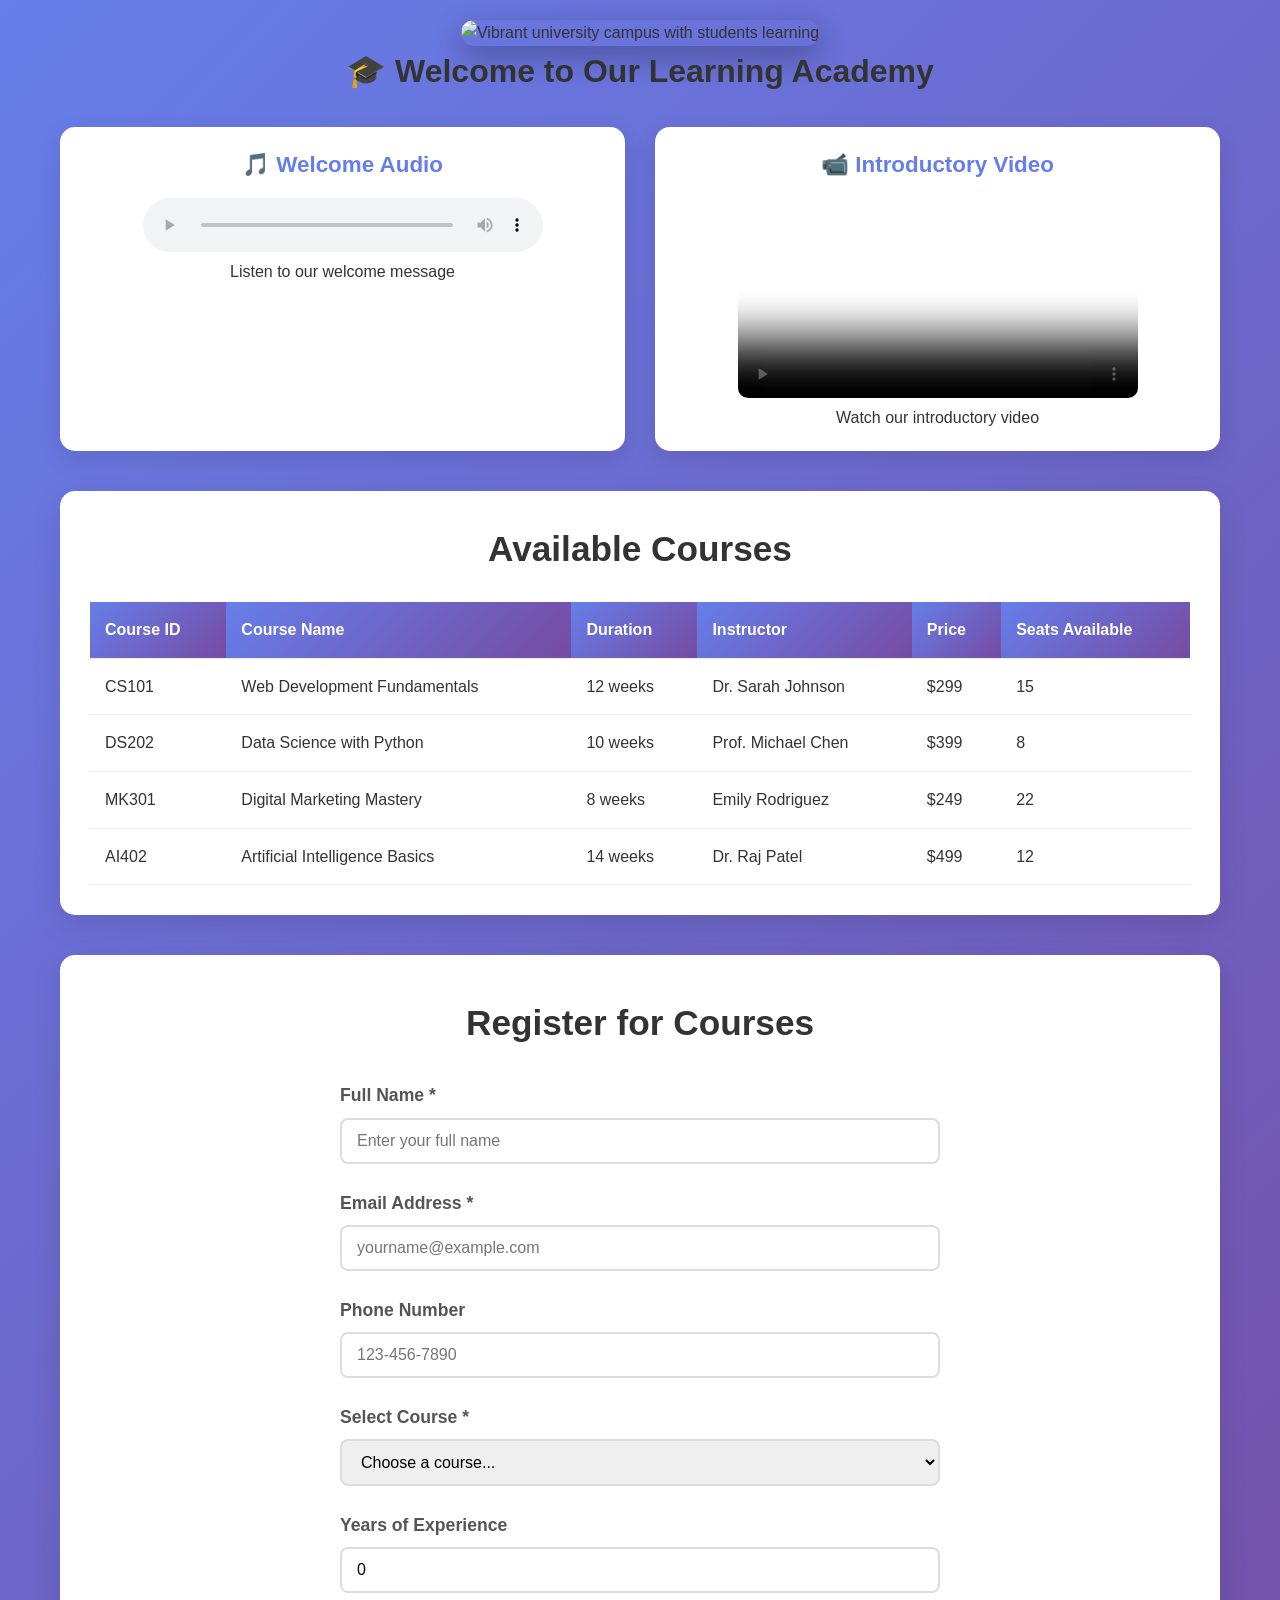
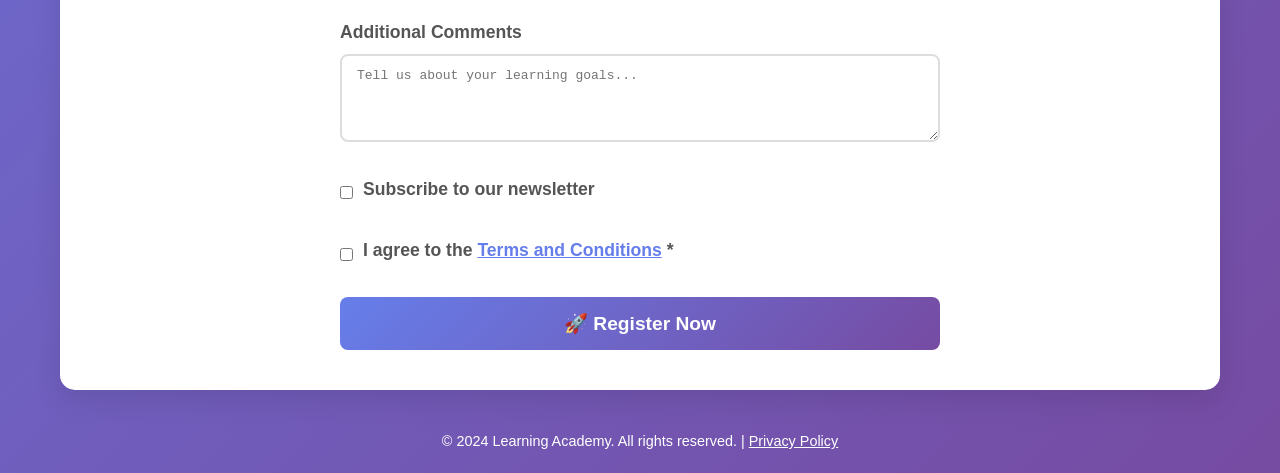
==== index.html @ 0ea9e542 "design registration form" ====
<!DOCTYPE html>
<html lang="en">
<head>
    <meta charset="UTF-8">
    <meta name="viewport" content="width=device-width, initial-scale=1.0">
    <meta name="description" content="Course Registration - Enroll in our exciting programs today!">
    <title>Course Registration Portal</title>
    <style>
        * {
            margin: 0;
            padding: 0;
            box-sizing: border-box;
        }

        body {
            font-family: 'Arial', sans-serif;
            line-height: 1.6;
            color: #333;
            background: linear-gradient(135deg, #667eea 0%, #764ba2 100%);
            min-height: 100vh;
        }

        .container {
            max-width: 1200px;
            margin: 0 auto;
            padding: 20px;
        }

        header {
            text-align: center;
            margin-bottom: 30px;
        }

        .banner img {
            width: 100%;
            height: 300px;
            object-fit: cover;
            border-radius: 15px;
            box-shadow: 0 10px 30px rgba(0,0,0,0.3);
        }

        .multimedia-section {
            display: grid;
            grid-template-columns: 1fr 1fr;
            gap: 30px;
            margin-bottom: 40px;
        }

        .media-item {
            background: white;
            padding: 20px;
            border-radius: 15px;
            box-shadow: 0 8px 25px rgba(0,0,0,0.1);
            text-align: center;
        }

        .media-item h3 {
            color: #667eea;
            margin-bottom: 15px;
            font-size: 1.4em;
        }

        audio, video {
            width: 100%;
            max-width: 400px;
            border-radius: 10px;
        }

        .courses-section {
            background: white;
            padding: 30px;
            border-radius: 15px;
            box-shadow: 0 10px 30px rgba(0,0,0,0.1);
            margin-bottom: 40px;
        }

        .courses-section h2 {
            text-align: center;
            color: #333;
            margin-bottom: 25px;
            font-size: 2.2em;
        }

        table {
            width: 100%;
            border-collapse: collapse;
            margin-top: 20px;
        }

        th, td {
            padding: 15px;
            text-align: left;
            border-bottom: 1px solid #eee;
        }

        th {
            background: linear-gradient(135deg, #667eea, #764ba2);
            color: white;
            font-weight: bold;
        }

        tr:hover {
            background-color: #f8f9ff;
        }

        .registration-section {
            background: white;
            padding: 40px;
            border-radius: 15px;
            box-shadow: 0 10px 30px rgba(0,0,0,0.1);
        }

        .registration-section h2 {
            text-align: center;
            color: #333;
            margin-bottom: 30px;
            font-size: 2.2em;
        }

        form {
            max-width: 600px;
            margin: 0 auto;
        }

        .form-group {
            margin-bottom: 25px;
        }

        label {
            display: block;
            margin-bottom: 8px;
            font-weight: bold;
            color: #555;
            font-size: 1.1em;
        }

        input, select, textarea {
            width: 100%;
            padding: 12px 15px;
            border: 2px solid #ddd;
            border-radius: 8px;
            font-size: 1em;
            transition: border-color 0.3s ease;
        }

        input:focus, select:focus, textarea:focus {
            outline: none;
            border-color: #667eea;
            box-shadow: 0 0 10px rgba(102, 126, 234, 0.3);
        }

        .checkbox-group {
            display: flex;
            align-items: center;
            gap: 10px;
        }

        .checkbox-group input[type="checkbox"] {
            width: auto;
        }

        button {
            width: 100%;
            background: linear-gradient(135deg, #667eea, #764ba2);
            color: white;
            padding: 15px;
            border: none;
            border-radius: 8px;
            font-size: 1.2em;
            font-weight: bold;
            cursor: pointer;
            transition: transform 0.3s ease;
        }

        button:hover {
            transform: translateY(-2px);
        }

        footer {
            text-align: center;
            margin-top: 40px;
            color: white;
            font-size: 0.9em;
        }

        @media (max-width: 768px) {
            .multimedia-section {
                grid-template-columns: 1fr;
            }
            
            .container {
                padding: 10px;
            }
        }
    </style>
</head>
<body>
    <div class="container">
        <!-- Header with Image Banner -->
        <header>
            <div class="banner">
                <img src="https://images.unsplash.com/photo-1523050854058-8df90110c9f1?ixlib=rb-4.0.3&auto=format&fit=crop&w=1200&q=80" 
                     alt="Vibrant university campus with students learning" 
                     loading="lazy">
            </div>
            <h1>🎓 Welcome to Our Learning Academy</h1>
        </header>

        <!-- Multimedia Section -->
        <section class="multimedia-section" aria-labelledby="multimedia-heading">
            <div class="media-item">
                <h3>🎵 Welcome Audio</h3>
                <audio controls preload="metadata">
                    <source src="https://www.soundjay.com/misc/sounds/bell-ringing-05.wav" type="audio/wav">
                    <source src="https://www.soundjay.com/misc/sounds/bell-ringing-05.mp3" type="audio/mpeg">
                    Your browser does not support the audio element.
                </audio>
                <p>Listen to our welcome message</p>
            </div>
            
            <div class="media-item">
                <h3>📹 Introductory Video</h3>
                <video controls preload="metadata" poster="https://images.unsplash.com/photo-1516321310764-9f3c9619d7d7?ixlib=rb-4.0.3&auto=format&fit=crop&w=400&q=80">
                    <source src="https://commondatastorage.googleapis.com/gtv-videos-bucket/sample/BigBuckBunny.mp4" type="video/mp4">
                    <source src="https://commondatastorage.googleapis.com/gtv-videos-bucket/sample/BigBuckBunny.webm" type="video/webm">
                    Your browser does not support the video element.
                </video>
                <p>Watch our introductory video</p>
            </div>
        </section>

        <!-- Courses Table Section -->
        <section class="courses-section" aria-labelledby="courses-heading">
            <h2 id="courses-heading">Available Courses</h2>
            <table>
                <thead>
                    <tr>
                        <th scope="col">Course ID</th>
                        <th scope="col">Course Name</th>
                        <th scope="col">Duration</th>
                        <th scope="col">Instructor</th>
                        <th scope="col">Price</th>
                        <th scope="col">Seats Available</th>
                    </tr>
                </thead>
                <tbody>
                    <tr>
                        <td>CS101</td>
                        <td>Web Development Fundamentals</td>
                        <td>12 weeks</td>
                        <td>Dr. Sarah Johnson</td>
                        <td>$299</td>
                        <td>15</td>
                    </tr>
                    <tr>
                        <td>DS202</td>
                        <td>Data Science with Python</td>
                        <td>10 weeks</td>
                        <td>Prof. Michael Chen</td>
                        <td>$399</td>
                        <td>8</td>
                    </tr>
                    <tr>
                        <td>MK301</td>
                        <td>Digital Marketing Mastery</td>
                        <td>8 weeks</td>
                        <td>Emily Rodriguez</td>
                        <td>$249</td>
                        <td>22</td>
                    </tr>
                    <tr>
                        <td>AI402</td>
                        <td>Artificial Intelligence Basics</td>
                        <td>14 weeks</td>
                        <td>Dr. Raj Patel</td>
                        <td>$499</td>
                        <td>12</td>
                    </tr>
                </tbody>
            </table>
        </section>

        <!-- Registration Form Section -->
        <section class="registration-section" aria-labelledby="registration-heading">
            <h2 id="registration-heading">Register for Courses</h2>
            <form id="registrationForm" novalidate>
                <div class="form-group">
                    <label for="fullName">Full Name *</label>
                    <input type="text" 
                           id="fullName" 
                           name="fullName" 
                           required 
                           maxlength="100"
                           placeholder="Enter your full name">
                </div>

                <div class="form-group">
                    <label for="email">Email Address *</label>
                    <input type="email" 
                           id="email" 
                           name="email" 
                           required 
                           placeholder="yourname@example.com">
                </div>

                <div class="form-group">
                    <label for="phone">Phone Number</label>
                    <input type="tel" 
                           id="phone" 
                           name="phone" 
                           pattern="[0-9]{3}-[0-9]{3}-[0-9]{4}" 
                           placeholder="123-456-7890">
                </div>

                <div class="form-group">
                    <label for="course">Select Course *</label>
                    <select id="course" name="course" required>
                        <option value="">Choose a course...</option>
                        <option value="CS101">CS101 - Web Development Fundamentals</option>
                        <option value="DS202">DS202 - Data Science with Python</option>
                        <option value="MK301">MK301 - Digital Marketing Mastery</option>
                        <option value="AI402">AI402 - Artificial Intelligence Basics</option>
                    </select>
                </div>

                <div class="form-group">
                    <label for="experience">Years of Experience</label>
                    <input type="number" 
                           id="experience" 
                           name="experience" 
                           min="0" 
                           max="50" 
                           value="0">
                </div>

                <div class="form-group">
                    <label for="comments">Additional Comments</label>
                    <textarea id="comments" 
                              name="comments" 
                              rows="4" 
                              maxlength="500" 
                              placeholder="Tell us about your learning goals..."></textarea>
                </div>

                <div class="form-group checkbox-group">
                    <input type="checkbox" 
                           id="newsletter" 
                           name="newsletter" 
                           value="yes">
                    <label for="newsletter">Subscribe to our newsletter</label>
                </div>

                <div class="form-group checkbox-group">
                    <input type="checkbox" 
                           id="terms" 
                           name="terms" 
                           value="yes" 
                           required>
                    <label for="terms">I agree to the <a href="#" style="color: #667eea;">Terms and Conditions</a> *</label>
                </div>

                <button type="submit">🚀 Register Now</button>
            </form>
        </section>

        <footer>
            <p>&copy; 2024 Learning Academy. All rights reserved. | <a href="#" style="color: #fff;">Privacy Policy</a></p>
        </footer>
    </div>

    <script>
        // Simple form validation enhancement
        document.getElementById('registrationForm').addEventListener('submit', function(e) {
            e.preventDefault();
            
            // Basic validation
            const formData = new FormData(this);
            const fullName = document.getElementById('fullName').value.trim();
            const email = document.getElementById('email').value.trim();
            
            if (fullName && email && document.getElementById('terms').checked) {
                alert('🎉 Thank you for registering! We\'ll contact you soon with confirmation details.');
                this.reset();
            } else {
                alert('Please fill in all required fields and accept the terms.');
            }
        });
    </script>
</body>
</html>
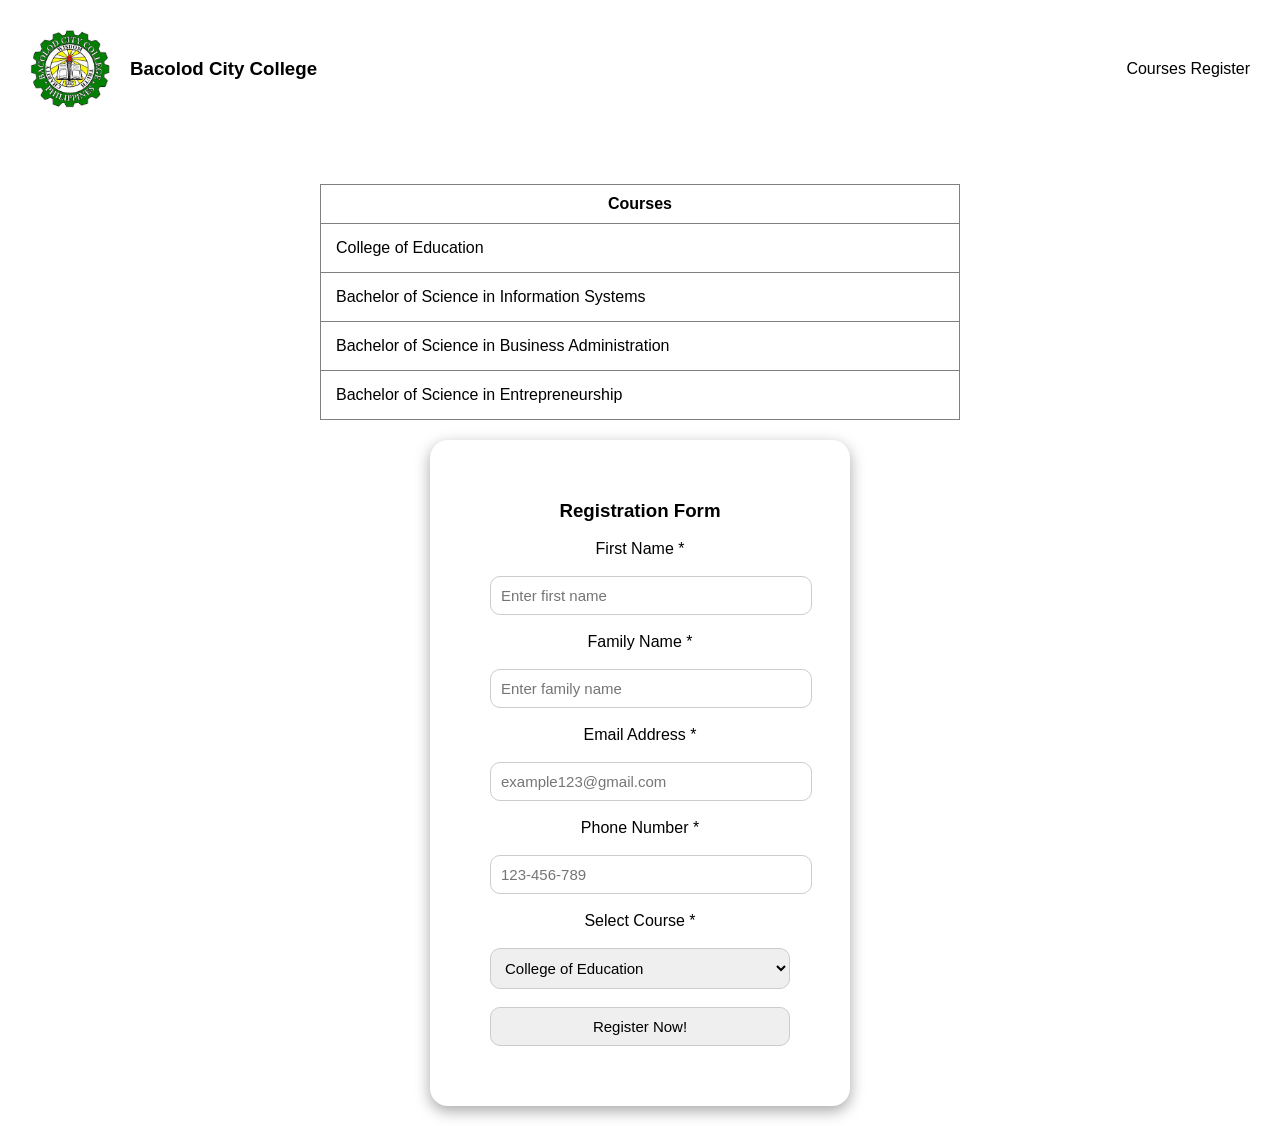
==== commit e9fb266a: "final update" ====
--- a/index.html
+++ b/index.html
@@ -3,388 +3,72 @@
 <head>
     <meta charset="UTF-8">
     <meta name="viewport" content="width=device-width, initial-scale=1.0">
-    <meta name="description" content="Course Registration - Enroll in our exciting programs today!">
-    <title>Course Registration Portal</title>
-    <style>
-        * {
-            margin: 0;
-            padding: 0;
-            box-sizing: border-box;
-        }
-
-        body {
-            font-family: 'Arial', sans-serif;
-            line-height: 1.6;
-            color: #333;
-            background: linear-gradient(135deg, #667eea 0%, #764ba2 100%);
-            min-height: 100vh;
-        }
-
-        .container {
-            max-width: 1200px;
-            margin: 0 auto;
-            padding: 20px;
-        }
-
-        header {
-            text-align: center;
-            margin-bottom: 30px;
-        }
-
-        .banner img {
-            width: 100%;
-            height: 300px;
-            object-fit: cover;
-            border-radius: 15px;
-            box-shadow: 0 10px 30px rgba(0,0,0,0.3);
-        }
-
-        .multimedia-section {
-            display: grid;
-            grid-template-columns: 1fr 1fr;
-            gap: 30px;
-            margin-bottom: 40px;
-        }
-
-        .media-item {
-            background: white;
-            padding: 20px;
-            border-radius: 15px;
-            box-shadow: 0 8px 25px rgba(0,0,0,0.1);
-            text-align: center;
-        }
-
-        .media-item h3 {
-            color: #667eea;
-            margin-bottom: 15px;
-            font-size: 1.4em;
-        }
-
-        audio, video {
-            width: 100%;
-            max-width: 400px;
-            border-radius: 10px;
-        }
-
-        .courses-section {
-            background: white;
-            padding: 30px;
-            border-radius: 15px;
-            box-shadow: 0 10px 30px rgba(0,0,0,0.1);
-            margin-bottom: 40px;
-        }
-
-        .courses-section h2 {
-            text-align: center;
-            color: #333;
-            margin-bottom: 25px;
-            font-size: 2.2em;
-        }
-
-        table {
-            width: 100%;
-            border-collapse: collapse;
-            margin-top: 20px;
-        }
-
-        th, td {
-            padding: 15px;
-            text-align: left;
-            border-bottom: 1px solid #eee;
-        }
-
-        th {
-            background: linear-gradient(135deg, #667eea, #764ba2);
-            color: white;
-            font-weight: bold;
-        }
-
-        tr:hover {
-            background-color: #f8f9ff;
-        }
-
-        .registration-section {
-            background: white;
-            padding: 40px;
-            border-radius: 15px;
-            box-shadow: 0 10px 30px rgba(0,0,0,0.1);
-        }
-
-        .registration-section h2 {
-            text-align: center;
-            color: #333;
-            margin-bottom: 30px;
-            font-size: 2.2em;
-        }
-
-        form {
-            max-width: 600px;
-            margin: 0 auto;
-        }
-
-        .form-group {
-            margin-bottom: 25px;
-        }
-
-        label {
-            display: block;
-            margin-bottom: 8px;
-            font-weight: bold;
-            color: #555;
-            font-size: 1.1em;
-        }
-
-        input, select, textarea {
-            width: 100%;
-            padding: 12px 15px;
-            border: 2px solid #ddd;
-            border-radius: 8px;
-            font-size: 1em;
-            transition: border-color 0.3s ease;
-        }
-
-        input:focus, select:focus, textarea:focus {
-            outline: none;
-            border-color: #667eea;
-            box-shadow: 0 0 10px rgba(102, 126, 234, 0.3);
-        }
-
-        .checkbox-group {
-            display: flex;
-            align-items: center;
-            gap: 10px;
-        }
-
-        .checkbox-group input[type="checkbox"] {
-            width: auto;
-        }
-
-        button {
-            width: 100%;
-            background: linear-gradient(135deg, #667eea, #764ba2);
-            color: white;
-            padding: 15px;
-            border: none;
-            border-radius: 8px;
-            font-size: 1.2em;
-            font-weight: bold;
-            cursor: pointer;
-            transition: transform 0.3s ease;
-        }
-
-        button:hover {
-            transform: translateY(-2px);
-        }
-
-        footer {
-            text-align: center;
-            margin-top: 40px;
-            color: white;
-            font-size: 0.9em;
-        }
-
-        @media (max-width: 768px) {
-            .multimedia-section {
-                grid-template-columns: 1fr;
-            }
-            
-            .container {
-                padding: 10px;
-            }
-        }
-    </style>
+    <title>Registration Web Page</title>
+    <link rel="stylesheet" href="style.css">
 </head>
 <body>
     <div class="container">
-        <!-- Header with Image Banner -->
         <header>
             <div class="banner">
-                <img src="https://images.unsplash.com/photo-1523050854058-8df90110c9f1?ixlib=rb-4.0.3&auto=format&fit=crop&w=1200&q=80" 
-                     alt="Vibrant university campus with students learning" 
-                     loading="lazy">
+                <img src="images/image.png" alt="Bacolod City College Logo">
+                <h3>Bacolod City College</h3>
+                <nav>
+                    <ul>
+                        <li><a href="#courses">Courses</a></li>
+                        <li><a href="#registrationForm">Register</a></li>
+                    </ul>
+                </nav>
+        </header>
             </div>
-            <h1>🎓 Welcome to Our Learning Academy</h1>
-        </header>
-
-        <!-- Multimedia Section -->
-        <section class="multimedia-section" aria-labelledby="multimedia-heading">
-            <div class="media-item">
-                <h3>🎵 Welcome Audio</h3>
-                <audio controls preload="metadata">
-                    <source src="https://www.soundjay.com/misc/sounds/bell-ringing-05.wav" type="audio/wav">
-                    <source src="https://www.soundjay.com/misc/sounds/bell-ringing-05.mp3" type="audio/mpeg">
-                    Your browser does not support the audio element.
-                </audio>
-                <p>Listen to our welcome message</p>
-            </div>
-            
-            <div class="media-item">
-                <h3>📹 Introductory Video</h3>
-                <video controls preload="metadata" poster="https://images.unsplash.com/photo-1516321310764-9f3c9619d7d7?ixlib=rb-4.0.3&auto=format&fit=crop&w=400&q=80">
-                    <source src="https://commondatastorage.googleapis.com/gtv-videos-bucket/sample/BigBuckBunny.mp4" type="video/mp4">
-                    <source src="https://commondatastorage.googleapis.com/gtv-videos-bucket/sample/BigBuckBunny.webm" type="video/webm">
-                    Your browser does not support the video element.
-                </video>
-                <p>Watch our introductory video</p>
-            </div>
-        </section>
-
-        <!-- Courses Table Section -->
-        <section class="courses-section" aria-labelledby="courses-heading">
-            <h2 id="courses-heading">Available Courses</h2>
-            <table>
-                <thead>
-                    <tr>
-                        <th scope="col">Course ID</th>
-                        <th scope="col">Course Name</th>
-                        <th scope="col">Duration</th>
-                        <th scope="col">Instructor</th>
-                        <th scope="col">Price</th>
-                        <th scope="col">Seats Available</th>
-                    </tr>
-                </thead>
-                <tbody>
-                    <tr>
-                        <td>CS101</td>
-                        <td>Web Development Fundamentals</td>
-                        <td>12 weeks</td>
-                        <td>Dr. Sarah Johnson</td>
-                        <td>$299</td>
-                        <td>15</td>
-                    </tr>
-                    <tr>
-                        <td>DS202</td>
-                        <td>Data Science with Python</td>
-                        <td>10 weeks</td>
-                        <td>Prof. Michael Chen</td>
-                        <td>$399</td>
-                        <td>8</td>
-                    </tr>
-                    <tr>
-                        <td>MK301</td>
-                        <td>Digital Marketing Mastery</td>
-                        <td>8 weeks</td>
-                        <td>Emily Rodriguez</td>
-                        <td>$249</td>
-                        <td>22</td>
-                    </tr>
-                    <tr>
-                        <td>AI402</td>
-                        <td>Artificial Intelligence Basics</td>
-                        <td>14 weeks</td>
-                        <td>Dr. Raj Patel</td>
-                        <td>$499</td>
-                        <td>12</td>
-                    </tr>
-                </tbody>
-            </table>
-        </section>
-
-        <!-- Registration Form Section -->
-        <section class="registration-section" aria-labelledby="registration-heading">
-            <h2 id="registration-heading">Register for Courses</h2>
-            <form id="registrationForm" novalidate>
-                <div class="form-group">
-                    <label for="fullName">Full Name *</label>
-                    <input type="text" 
-                           id="fullName" 
-                           name="fullName" 
-                           required 
-                           maxlength="100"
-                           placeholder="Enter your full name">
-                </div>
-
-                <div class="form-group">
-                    <label for="email">Email Address *</label>
-                    <input type="email" 
-                           id="email" 
-                           name="email" 
-                           required 
-                           placeholder="yourname@example.com">
-                </div>
-
-                <div class="form-group">
-                    <label for="phone">Phone Number</label>
-                    <input type="tel" 
-                           id="phone" 
-                           name="phone" 
-                           pattern="[0-9]{3}-[0-9]{3}-[0-9]{4}" 
-                           placeholder="123-456-7890">
-                </div>
-
-                <div class="form-group">
-                    <label for="course">Select Course *</label>
-                    <select id="course" name="course" required>
-                        <option value="">Choose a course...</option>
-                        <option value="CS101">CS101 - Web Development Fundamentals</option>
-                        <option value="DS202">DS202 - Data Science with Python</option>
-                        <option value="MK301">MK301 - Digital Marketing Mastery</option>
-                        <option value="AI402">AI402 - Artificial Intelligence Basics</option>
-                    </select>
-                </div>
-
-                <div class="form-group">
-                    <label for="experience">Years of Experience</label>
-                    <input type="number" 
-                           id="experience" 
-                           name="experience" 
-                           min="0" 
-                           max="50" 
-                           value="0">
-                </div>
-
-                <div class="form-group">
-                    <label for="comments">Additional Comments</label>
-                    <textarea id="comments" 
-                              name="comments" 
-                              rows="4" 
-                              maxlength="500" 
-                              placeholder="Tell us about your learning goals..."></textarea>
-                </div>
-
-                <div class="form-group checkbox-group">
-                    <input type="checkbox" 
-                           id="newsletter" 
-                           name="newsletter" 
-                           value="yes">
-                    <label for="newsletter">Subscribe to our newsletter</label>
-                </div>
-
-                <div class="form-group checkbox-group">
-                    <input type="checkbox" 
-                           id="terms" 
-                           name="terms" 
-                           value="yes" 
-                           required>
-                    <label for="terms">I agree to the <a href="#" style="color: #667eea;">Terms and Conditions</a> *</label>
-                </div>
-
-                <button type="submit">🚀 Register Now</button>
-            </form>
-        </section>
-
-        <footer>
-            <p>&copy; 2024 Learning Academy. All rights reserved. | <a href="#" style="color: #fff;">Privacy Policy</a></p>
-        </footer>
+                <section><br><br>
+                    <div class="table" id="courses">
+                        <table border="1">
+                            <thead>
+                                <tr>
+                                    <th>Courses</th>
+                                </tr>
+                            </thead>
+                            <tbody>
+                                <tr>
+                                    <td>College of Education</td>
+                                </tr>
+                                <tr>
+                                    <td>Bachelor of Science in Information Systems</td>
+                                </tr>
+                                <tr>
+                                    <td>Bachelor of Science in Business Administration</td>
+                                </tr>
+                                <tr>
+                                    <td>Bachelor of Science in Entrepreneurship</td>
+                                </tr>
+                            </tbody>
+                        </table>
+                    </div>
+                </section>
+                <footer>
+                    <div class="registrationForm" id="registrationForm">
+                        <h3>Registration Form</h3><br>
+                        <form id="form">
+                            <label>First Name *</label><br><br>
+                            <input type="text" required name="firstName" placeholder="Enter first name" pattern="[A-Za-z]+" title="Letters only"><br><br>
+                            <label>Family Name *</label><br><br>
+                            <input type="text" required name="familyName" placeholder="Enter family name" pattern="[A-Za-z]+" title="Letters only"><br><br>
+                            <label>Email Address *</label><br><br>
+                            <input type="email" required name="email" placeholder="example123@gmail.com"><br><br>
+                            <label>Phone Number *</label><br><br>
+                            <input type="tel" required name="number" placeholder="123-456-789" maxlength="11" pattern="[0-9]{11}"><br><br>
+                            <label>Select Course *</label><br><br>
+                            <select name="courses">
+                                <option value="">College of Education</option>
+                                <option value="">Bachelor of Science in Information Systems</option>
+                                <option value="">Bachelor of Science in Business Administration</option>
+                                <option value="">Bachelor of science in Entrepreneurship</option>
+                            </select><br><br>
+                            <button type="submit" id="btn">Register Now!</button>
+                        </form>
+                    </div>
+                </footer>
     </div>
-
-    <script>
-        // Simple form validation enhancement
-        document.getElementById('registrationForm').addEventListener('submit', function(e) {
-            e.preventDefault();
-            
-            // Basic validation
-            const formData = new FormData(this);
-            const fullName = document.getElementById('fullName').value.trim();
-            const email = document.getElementById('email').value.trim();
-            
-            if (fullName && email && document.getElementById('terms').checked) {
-                alert('🎉 Thank you for registering! We\'ll contact you soon with confirmation details.');
-                this.reset();
-            } else {
-                alert('Please fill in all required fields and accept the terms.');
-            }
-        });
-    </script>
+    <script src="script.js"></script>
 </body>
 </html>
--- a/style.css
+++ b/style.css
@@ -0,0 +1,68 @@
+
+* {
+    margin: 0;
+    padding: 0;
+    font-family: Arial, Helvetica, sans-serif;
+}
+.banner {
+    display: flex;
+    align-items: center;
+    gap: 20px;
+    padding: 30px;
+}
+.banner img {
+    width: 80px;
+    max-width: fit-content;
+}
+.banner li {
+    list-style-type: none;
+    margin: 0;
+    padding: 0;
+    display: inline-block;
+    text-align: right;
+}
+.banner a {
+    text-decoration: none;
+    color: black;
+    border: none;
+}
+.banner a:hover {
+    background-color: #7e8580;
+}
+nav {
+    margin-left: auto;
+}
+.registrationForm {
+    width: 300px;
+    padding: 60px;
+    border-radius: 18px;
+    text-align: center;
+    margin: 20px auto;
+    box-shadow: rgba(0, 0, 0, 0.35) 0px 5px 15px;
+}
+.registrationForm input, select, button {
+    width: 100%;
+    border: 1px solid #ccc;
+    padding: 10px;
+    border-radius: 10px;
+    font-size: 15px;
+}
+select, option {
+    cursor: pointer;
+}
+button:hover {
+    cursor: pointer;
+    background-color: #7b877e;
+}
+.table table {
+    margin: 10px auto;
+    border-collapse: collapse;
+    width: 50%;
+}
+.table td {
+    padding: 15px;
+    text-align: left;
+}
+.table th {
+    padding: 10px;
+}
